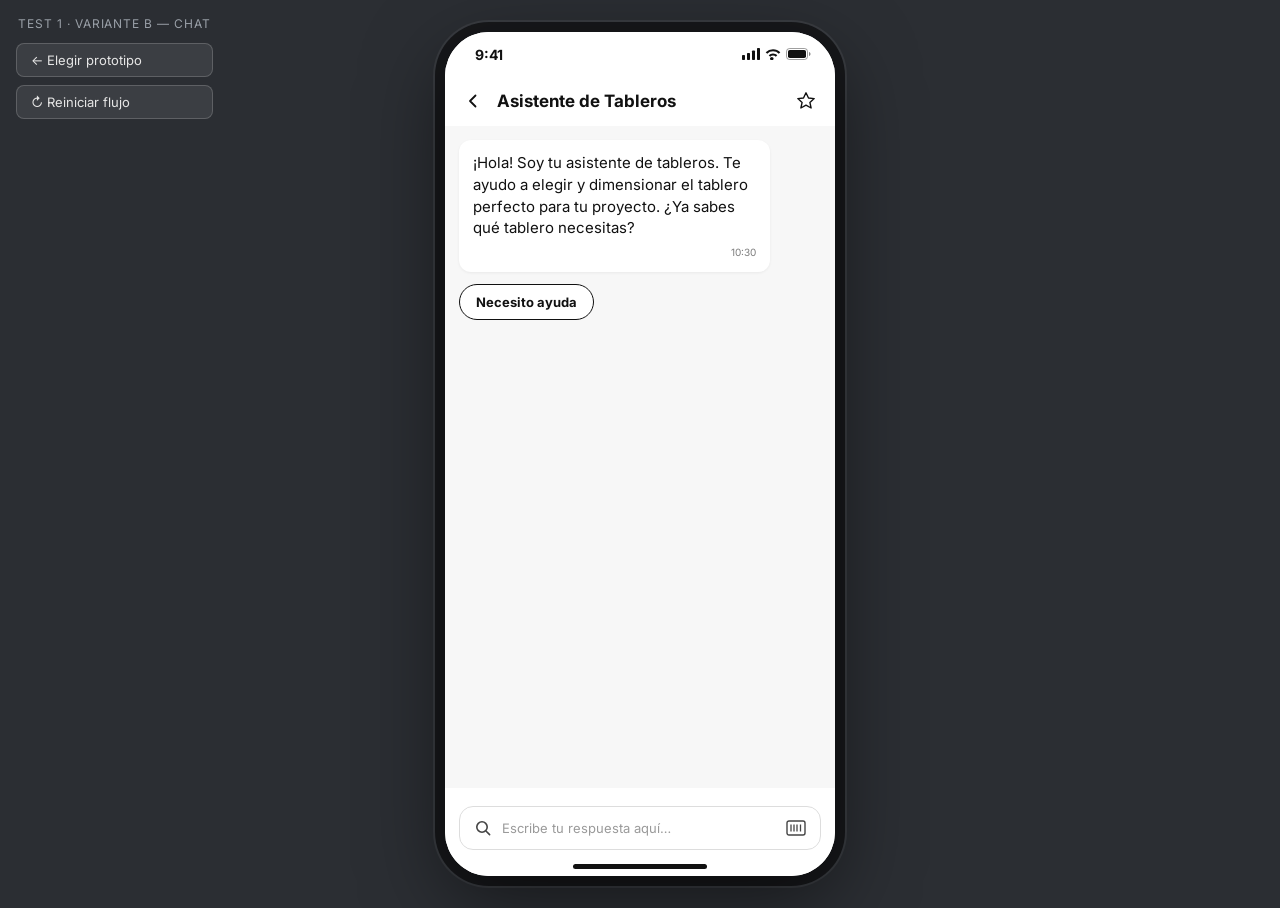
==== ab1-chat.html @ ba65d4d8 "Initial commit: LEPTON A/B test prototypes for Maze Co-authored-by: Cursor <cursoragent@cursor.com>" ====
<!DOCTYPE html>
<html lang="es">
<head>
  <meta charset="UTF-8" />
  <meta name="viewport" content="width=device-width, initial-scale=1.0" />
  <title>LEPTON · A/B Test 1 — Chat</title>
  <link rel="preconnect" href="https://fonts.googleapis.com" />
  <link rel="preconnect" href="https://fonts.gstatic.com" crossorigin />
  <link href="https://fonts.googleapis.com/css2?family=Inter:wght@400;500;600;700;800&display=swap" rel="stylesheet" />
  <link rel="stylesheet" href="css/tokens.css" />
  <link rel="stylesheet" href="css/shell.css" />
  <link rel="stylesheet" href="css/chat.css" />
  <link rel="stylesheet" href="css/components.css" />
  <link rel="stylesheet" href="css/sheets.css" />
</head>
<body>
  <div class="stage-side">
    <div class="variant-tag">Test 1 · Variante B — Chat</div>
    <a href="index.html">← Elegir prototipo</a>
    <button type="button" onclick="location.reload()">↻ Reiniciar flujo</button>
  </div>

  <div class="stage">
    <div class="phone">
      <div class="statusbar">
        <span>9:41</span>
        <span class="sb-icons">
          <svg width="18" height="12" viewBox="0 0 18 12" fill="none"><rect x="0" y="7" width="3" height="5" rx="0.8" fill="#111"/><rect x="5" y="5" width="3" height="7" rx="0.8" fill="#111"/><rect x="10" y="2.5" width="3" height="9.5" rx="0.8" fill="#111"/><rect x="15" y="0" width="3" height="12" rx="0.8" fill="#111"/></svg>
          <svg width="16" height="12" viewBox="0 0 16 12" fill="none"><path d="M8 9.6a1.7 1.7 0 100 2.4 1.7 1.7 0 000-2.4z" fill="#111"/><path d="M8 5.4c1.7 0 3.2.7 4.3 1.8l-1.5 1.5A4 4 0 008 7.5a4 4 0 00-2.8 1.2L3.7 7.2A6.1 6.1 0 018 5.4z" fill="#111"/><path d="M8 1.2c2.8 0 5.4 1.1 7.3 3l-1.5 1.5A8.3 8.3 0 008 3.3 8.3 8.3 0 002.2 5.7L.7 4.2a10.4 10.4 0 017.3-3z" fill="#111"/></svg>
          <svg width="25" height="12" viewBox="0 0 25 12" fill="none"><rect x="0.5" y="0.5" width="21" height="11" rx="3" stroke="#111" opacity="0.4"/><rect x="2" y="2" width="18" height="8" rx="1.8" fill="#111"/><path d="M23 4v4c0.9-0.3 1.5-1.1 1.5-2S23.9 4.3 23 4z" fill="#111" opacity="0.5"/></svg>
        </span>
      </div>

      <div class="chat-header">
        <button id="icBack" type="button" data-action="toast" data-value="Salir del asistente (demo)"></button>
        <span class="ch-title">Asistente de Tableros</span>
        <button id="icStar" type="button" data-action="toast" data-value="Guardado en favoritos"></button>
      </div>

      <div class="chat-body" id="chatBody"></div>

      <div class="chat-inputbar">
        <div class="inputbar-tip" id="inputHint"></div>
        <div class="input-pill">
          <button class="ib-ic" id="sendHit" type="button"></button>
          <input id="chatInput" placeholder="Escribe tu respuesta aquí…" autocomplete="off" />
          <span class="ib-ic" id="icScan"></span>
        </div>
      </div>

      <div class="toast" id="toast"></div>
      <div class="home-indicator"></div>
    </div>
  </div>

  <script src="js/core/catalog.js"></script>
  <script src="js/core/format.js"></script>
  <script src="js/ui/icons.js"></script>
  <script src="js/ui/chat.js"></script>
  <script src="js/ui/sheet.js"></script>
  <script src="js/ui/render.js"></script>
  <script src="js/ui/bootstrap.js"></script>
  <script src="js/flows/ab1-shared.js"></script>
  <script src="js/flows/ab1-chat.js"></script>
</body>
</html>
---- css/tokens.css ----
/* LEPTON · figma-cursor — design tokens (Figma / Homecenter) */
:root {
  --ink: #111111;
  --text-2: #5c5c5c;
  --text-3: #8a8a8a;
  --line: #dddddd;
  --line-soft: #ebebeb;
  --bg-soft: #f2f2f2;
  --bg-body: #f7f7f7;
  --bg-card: #ffffff;
  --bg-canvas: #2b2e33;
  --bubble-user: #2f2f2f;

  --blue: #0057b8;
  --blue-soft: #eaf2fb;
  --green: #1c8c4b;
  --green-soft: #e7f5ec;
  --red: #b82c2c;
  --red-soft: #f9ebeb;

  --r-pill: 100px;
  --r-btn: 4px;
  --r-card: 12px;
  --r-input: 10px;
  --r-sheet: 24px;

  --fs-hero: 24px;
  --fs-h2: 18px;
  --fs-body: 15px;
  --fs-sm: 13px;
  --fs-xs: 12px;
  --fs-2xs: 11px;
  --fs-3xs: 10px;

  --font: 'Inter', -apple-system, sans-serif;
  --phone-w: 390px;
  --phone-h: 844px;
}
* { box-sizing: border-box; margin: 0; padding: 0; }
html, body { height: 100%; }
body { font-family: var(--font); color: var(--ink); background: var(--bg-canvas); }
button { font-family: var(--font); cursor: pointer; border: none; background: none; color: inherit; }
input, textarea { font-family: var(--font); color: var(--ink); }
img { max-width: 100%; }
---- css/shell.css ----
/* Stage + phone frame + launcher */
.stage {
  min-height: 100vh;
  min-height: 100dvh;
  display: flex;
  align-items: center;
  justify-content: center;
  padding: 32px 16px;
}
.phone {
  position: relative;
  width: var(--phone-w);
  height: var(--phone-h);
  max-height: calc(100dvh - 40px);
  background: #fff;
  border-radius: 44px;
  box-shadow: 0 24px 80px rgba(0,0,0,.5), 0 0 0 10px #17181b, 0 0 0 12px #3a3d42;
  overflow: hidden;
  display: flex;
  flex-direction: column;
}
.statusbar {
  flex: 0 0 auto;
  height: 44px;
  display: flex;
  align-items: center;
  justify-content: space-between;
  padding: 0 24px 0 30px;
  font-size: 14px;
  font-weight: 700;
  background: #fff;
  position: relative;
  z-index: 30;
}
.sb-icons { display: flex; gap: 5px; align-items: center; }
.home-indicator {
  position: absolute;
  bottom: 7px; left: 50%;
  transform: translateX(-50%);
  width: 134px; height: 5px;
  border-radius: 3px;
  background: #111;
  z-index: 60;
  pointer-events: none;
}

/* Variant label + controls outside phone */
.stage-side {
  position: fixed;
  top: 16px; left: 16px;
  z-index: 100;
  display: flex;
  flex-direction: column;
  gap: 8px;
}
.stage-side a, .stage-side button {
  display: inline-block;
  background: rgba(255,255,255,.08);
  color: #e6e6e6;
  border: 1px solid rgba(255,255,255,.18);
  border-radius: 8px;
  padding: 8px 14px;
  font-size: 13px;
  text-decoration: none;
  text-align: left;
}
.stage-side a:hover, .stage-side button:hover { background: rgba(255,255,255,.16); }
.variant-tag {
  color: #9aa0a8;
  font-size: 12px;
  letter-spacing: .08em;
  text-transform: uppercase;
  padding: 0 2px 4px;
}

/* Launcher (index) */
.launcher {
  min-height: 100vh;
  display: flex;
  flex-direction: column;
  align-items: center;
  justify-content: center;
  gap: 40px;
  padding: 40px 20px;
  color: #fff;
}
.launcher h1 { font-size: 26px; font-weight: 800; }
.launcher p.sub { color: #9aa0a8; font-size: 14px; max-width: 520px; text-align: center; line-height: 1.5; }
.launch-cards { display: flex; gap: 24px; flex-wrap: wrap; justify-content: center; }
.launch-card {
  width: 300px;
  background: rgba(255,255,255,.05);
  border: 1px solid rgba(255,255,255,.14);
  border-radius: 16px;
  padding: 26px 24px;
  color: #fff;
  text-decoration: none;
  transition: transform .15s ease, background .15s ease;
}
.launch-card:hover { transform: translateY(-3px); background: rgba(255,255,255,.1); }
.launch-card .lc-tag {
  display: inline-block;
  font-size: 11px;
  letter-spacing: .1em;
  text-transform: uppercase;
  background: #fff; color: #111;
  border-radius: 100px;
  padding: 4px 12px;
  font-weight: 700;
  margin-bottom: 14px;
}
.launch-card h2 { font-size: 18px; margin-bottom: 8px; }
.launch-card p { color: #b9bec6; font-size: 13px; line-height: 1.5; }

/* ===== Responsive: móvil real (Maze) =====
   En pantallas táctiles pequeñas la app llena el viewport:
   sin bisel, sin statusbar simulada, sin controles laterales. */
@media (max-width: 560px) {
  .stage { padding: 0; align-items: stretch; }
  .phone {
    width: 100vw;
    height: 100dvh;
    max-height: none;
    border-radius: 0;
    box-shadow: none;
  }
  .stage-side { display: none; }
}
/* Desktop con ventana baja: el teléfono se encoge en alto (max-height ya lo cubre),
   solo aplanamos el radio para que no se corte el contenido superior */
@media (min-width: 561px) and (max-height: 720px) {
  .stage { padding: 12px 16px; }
  .phone { border-radius: 24px; }
}
@media (max-width: 560px) {
  .statusbar { display: none; }
  .home-indicator { display: none; }
  .chat-inputbar { padding-bottom: max(14px, env(safe-area-inset-bottom)); }
  .chat-header { padding-top: max(14px, env(safe-area-inset-top)); }
  .launcher { gap: 24px; padding: 24px 16px; }
  .launch-card { width: 100%; max-width: 340px; }
}

/* Toast */
.toast {
  position: absolute;
  left: 50%; bottom: 110px;
  transform: translateX(-50%) translateY(8px);
  background: #111; color: #fff;
  font-size: 13px;
  padding: 10px 18px;
  border-radius: 100px;
  opacity: 0;
  pointer-events: none;
  transition: opacity .25s ease, transform .25s ease;
  z-index: 90;
  white-space: nowrap;
}
.toast.is-on { opacity: 1; transform: translateX(-50%) translateY(0); }
---- css/chat.css ----
/* Chat layout: header, scroll body, bubbles, chips, input bar */
.chat-header {
  flex: 0 0 auto;
  display: flex;
  align-items: center;
  gap: 14px;
  padding: 14px 18px;
  background: #fff;
  position: relative;
  z-index: 20;
}
.chat-header .ch-title { font-size: 17px; font-weight: 700; flex: 1; }
.chat-header button { display: flex; align-items: center; }

.chat-body {
  flex: 1 1 auto;
  overflow-y: auto;
  background: var(--bg-body);
  padding: 14px 14px 20px;
  display: flex;
  flex-direction: column;
  gap: 12px;
  scroll-behavior: smooth;
}
.chat-body::-webkit-scrollbar { width: 0; }

/* Bubbles */
.msg { max-width: 86%; animation: msg-in .25s ease; }
@keyframes msg-in { from { opacity: 0; transform: translateY(8px); } to { opacity: 1; transform: none; } }
.msg-bot { align-self: flex-start; }
.msg-user { align-self: flex-end; }
.msg .bubble {
  border-radius: 12px;
  padding: 12px 14px;
  font-size: var(--fs-body);
  line-height: 1.45;
}
.msg-bot .bubble { background: #fff; box-shadow: 0 1px 3px rgba(0,0,0,.06); }
.msg-user .bubble { background: var(--bubble-user); color: #fff; }
.msg .stamp {
  display: block;
  text-align: right;
  font-size: var(--fs-3xs);
  margin-top: 6px;
  opacity: .55;
}
.bubble p + p { margin-top: 10px; }
.bubble ul { margin: 8px 0 8px 18px; }
.bubble li + li { margin-top: 4px; }
.bubble .b { font-weight: 700; }

/* Wide bot message that carries a card (full width) */
.msg-wide { max-width: 100%; align-self: stretch; }

/* Typing indicator */
.typing {
  align-self: flex-start;
  background: #fff;
  border-radius: 12px;
  padding: 14px 16px;
  box-shadow: 0 1px 3px rgba(0,0,0,.06);
  display: flex; gap: 5px;
}
.typing i {
  width: 7px; height: 7px; border-radius: 50%;
  background: #b9b9b9;
  animation: blink 1.2s infinite;
}
.typing i:nth-child(2) { animation-delay: .2s; }
.typing i:nth-child(3) { animation-delay: .4s; }
@keyframes blink { 0%, 70%, 100% { opacity: .3; } 35% { opacity: 1; } }

/* Chips (respuestas rápidas) */
.chips-block { display: flex; flex-direction: column; gap: 8px; align-self: stretch; }
.chips-eyebrow {
  font-size: var(--fs-3xs);
  font-weight: 700;
  letter-spacing: .1em;
  text-transform: uppercase;
  color: var(--text-2);
}
.chips-row { display: flex; flex-wrap: wrap; gap: 8px; }
.chip {
  display: inline-flex;
  align-items: center;
  gap: 8px;
  background: #fff;
  border: 1px solid var(--line);
  border-radius: var(--r-pill);
  padding: 9px 16px;
  font-size: var(--fs-sm);
  font-weight: 500;
  color: var(--ink);
  transition: border-color .12s ease;
}
.chip:hover { border-color: var(--ink); }
.chip.is-primary { border: 1.5px solid var(--ink); font-weight: 700; }
.chip.is-selected { background: var(--ink); color: #fff; border-color: var(--ink); }
.chip.is-disabled { color: var(--text-3); text-decoration: line-through; pointer-events: none; }
.chip .swatch { width: 18px; height: 18px; border-radius: 50%; border: 1px solid rgba(0,0,0,.15); }
.chips-block.is-done .chip:not(.is-selected) { opacity: .45; pointer-events: none; }
.chips-block.is-done .chip { pointer-events: none; }

/* Path cards (bienvenida B) */
.path-card {
  background: #fff;
  border: 1px solid var(--line);
  border-radius: var(--r-card);
  padding: 14px 16px;
  text-align: left;
  width: 100%;
}
.path-card.is-primary { border: 1.5px solid var(--ink); }
.path-card h4 { font-size: 15px; font-weight: 700; margin-bottom: 3px; }
.path-card p { font-size: var(--fs-sm); color: var(--text-2); }

/* Input bar */
.chat-inputbar {
  flex: 0 0 auto;
  background: #fff;
  padding: 10px 14px 26px;
  position: relative;
  z-index: 20;
}
.inputbar-hint {
  text-align: center;
  font-size: var(--fs-2xs);
  color: var(--text-2);
  padding-top: 8px;
}
.inputbar-tip {
  font-size: var(--fs-2xs);
  color: var(--text-2);
  padding: 0 4px 8px;
}
.input-pill {
  display: flex;
  align-items: center;
  gap: 10px;
  border: 1px solid var(--line);
  border-radius: 14px;
  padding: 12px 14px;
  background: #fff;
}
.input-pill input {
  flex: 1;
  border: none;
  outline: none;
  font-size: var(--fs-sm);
  background: transparent;
}
.input-pill input::placeholder { color: #9a9a9a; }
.input-pill .ib-ic { display: flex; align-items: center; color: #444; }
---- css/components.css ----
/* Shared cards & molecules used by both variants */

.btn {
  display: flex;
  align-items: center;
  justify-content: center;
  gap: 8px;
  height: 48px;
  border-radius: var(--r-btn);
  font-size: 15px;
  font-weight: 700;
  padding: 0 22px;
  width: 100%;
  transition: opacity .12s ease;
}
.btn-primary { background: var(--ink); color: #fff; }
.btn-secondary { background: #fff; color: var(--ink); border: 1.5px solid var(--ink); }
.btn-ghost { background: var(--bg-soft); color: var(--ink); }
.btn.is-disabled { background: #d9d9d9; color: #8f8f8f; pointer-events: none; }
.btn-row { display: flex; gap: 10px; }
.btn-row .btn { flex: 1; }

/* Spec table (Color / Marca / Material / Espesor / Dimensiones) */
.spec-table {
  border: 1px solid var(--line-soft);
  border-radius: 10px;
  padding: 4px 14px;
  background: #fff;
}
.spec-row {
  display: flex;
  justify-content: space-between;
  gap: 12px;
  padding: 9px 0;
  font-size: var(--fs-sm);
  border-bottom: 1px solid var(--line-soft);
}
.spec-row:last-child { border-bottom: none; }
.spec-row .k { color: var(--text-2); }
.spec-row .v { font-weight: 700; text-align: right; }

/* Dark spec card (selection echo, user side — variante B) */
.spec-dark {
  background: #1d1d1f;
  color: #fff;
  border-radius: 14px;
  padding: 14px;
}
.spec-dark .sd-title { font-size: var(--fs-sm); font-weight: 700; margin-bottom: 10px; }
.spec-dark .spec-inner { background: #2b2b2e; border-radius: 10px; padding: 4px 12px; }
.spec-dark .spec-row { border-color: rgba(255,255,255,.1); }
.spec-dark .spec-row .k { color: #b9b9b9; }

/* Card resumen tablero (bot, con ilustración) */
.board-card {
  background: #fff;
  border: 1px solid var(--line-soft);
  border-radius: var(--r-card);
  padding: 12px;
  display: flex;
  gap: 12px;
  align-items: center;
}
.board-card .bc-fig {
  flex: 0 0 74px;
  height: 96px;
  display: flex; align-items: center; justify-content: center;
  border: 1px solid var(--line-soft);
  border-radius: 8px;
}
.board-card .spec-table { border: none; padding: 0 2px; flex: 1; }

/* Product card (tableros / tapacantos) */
.prod-card {
  background: #fff;
  border: 1px solid var(--line-soft);
  border-radius: var(--r-card);
  overflow: hidden;
  display: flex;
  flex-direction: column;
}
.prod-card.is-selected { border: 1.5px solid var(--ink); }
.prod-card .pc-img {
  height: 130px;
  background: var(--bg-soft);
  display: flex; align-items: center; justify-content: center;
  color: #b5b5b5;
}
.prod-card .pc-body { padding: 12px 14px 14px; display: flex; flex-direction: column; gap: 6px; }
.prod-card .pc-name { font-size: 14px; font-weight: 700; }
.prod-card .pc-brand { font-size: var(--fs-xs); color: var(--text-2); }
.pc-pricing { display: flex; align-items: center; gap: 8px; flex-wrap: wrap; }
.pc-off {
  background: var(--bg-soft);
  border-radius: 4px;
  font-size: var(--fs-3xs);
  font-weight: 700;
  padding: 2px 6px;
}
.pc-tagline { font-size: var(--fs-3xs); color: var(--text-2); font-weight: 600; }
.pc-price { font-size: 17px; font-weight: 800; }
.pc-old { font-size: var(--fs-xs); color: var(--text-3); text-decoration: line-through; }
.pc-cta {
  border: 1px solid var(--line);
  border-radius: var(--r-btn);
  height: 40px;
  font-size: 14px;
  font-weight: 600;
  margin-top: 4px;
}
.pc-cta:hover { border-color: var(--ink); }
.pc-link {
  font-size: var(--fs-xs);
  text-decoration: underline;
  text-align: center;
  padding: 8px 0 2px;
  color: var(--ink);
}

/* Horizontal carrusel */
.carousel {
  display: flex;
  gap: 12px;
  overflow-x: auto;
  scroll-snap-type: x mandatory;
  margin: 0 -14px;
  padding: 2px 14px 6px;
}
.carousel::-webkit-scrollbar { height: 0; }
.carousel > * { flex: 0 0 250px; scroll-snap-align: start; }
.stacked { display: flex; flex-direction: column; gap: 12px; }
.stacked .prod-card { flex-direction: row; }
.stacked .prod-card .pc-img { flex: 0 0 116px; height: auto; }
.stacked .prod-card .pc-body { flex: 1; }

/* Reco header (puzzle + texto) */
.reco-head { display: flex; align-items: center; gap: 8px; font-size: 14px; font-weight: 700; }
.reco-sub { font-size: var(--fs-xs); color: var(--text-3); }

/* Feedback thumbs */
.feedback-row {
  display: flex;
  align-items: center;
  gap: 12px;
  color: var(--text-2);
  font-size: var(--fs-xs);
  font-style: italic;
  padding: 2px 2px;
}
.feedback-row button { display: flex; color: var(--text-2); }
.feedback-row button.is-on { color: var(--ink); }

/* Tapacanto seleccionado inline */
.edge-card {
  display: flex;
  gap: 12px;
  align-items: center;
  background: #fff;
  border: 1px solid var(--line-soft);
  border-radius: var(--r-card);
  padding: 12px;
}
.edge-card .ec-img {
  flex: 0 0 52px; height: 52px;
  border-radius: 8px;
  background: var(--bg-soft);
  display: flex; align-items: center; justify-content: center;
  color: #b5b5b5;
}
.edge-card .ec-name { font-size: 14px; font-weight: 700; }
.edge-card .ec-sub { font-size: var(--fs-xs); color: var(--text-2); margin: 2px 0; }
.edge-card .ec-price { font-size: 14px; font-weight: 800; }
.badge-match {
  display: inline-flex;
  align-items: center;
  gap: 4px;
  background: var(--bg-soft);
  border-radius: 4px;
  font-size: var(--fs-3xs);
  font-weight: 700;
  padding: 3px 7px;
  white-space: nowrap;
}
.badge-blue {
  display: inline-block;
  border: 1px solid var(--blue);
  color: var(--blue);
  background: var(--blue-soft);
  border-radius: 100px;
  font-size: var(--fs-2xs);
  font-weight: 700;
  padding: 3px 10px;
}
.badge-gray {
  display: inline-block;
  background: var(--bg-soft);
  color: var(--text-2);
  border-radius: 100px;
  font-size: var(--fs-2xs);
  font-weight: 600;
  padding: 3px 10px;
  white-space: nowrap;
}

/* Resumen de materiales */
.materials-card {
  background: #fff;
  border: 1px solid var(--line-soft);
  border-radius: var(--r-card);
  padding: 16px;
  display: flex;
  flex-direction: column;
  gap: 8px;
}
.materials-card .mc-head { display: flex; align-items: center; justify-content: space-between; gap: 8px; }
.materials-card h4 { font-size: 16px; font-weight: 800; }
.materials-card .mc-sub { font-size: var(--fs-xs); color: var(--text-2); }
.mc-row {
  display: flex;
  justify-content: space-between;
  gap: 10px;
  font-size: var(--fs-sm);
  font-weight: 700;
}
.mc-row .qty { font-weight: 800; }
.mc-row.is-warn { color: var(--ink); }
.mc-row.is-warn .qty { color: var(--red); }
.mc-note {
  background: var(--bg-soft);
  border-radius: 8px;
  font-size: var(--fs-xs);
  color: var(--text-2);
  padding: 10px 12px;
  line-height: 1.45;
}
.kv-line { display: flex; gap: 6px; font-size: var(--fs-sm); }
.kv-line .k { color: var(--ink); font-weight: 600; }
.kv-line .v { font-weight: 800; }
.kv-line .v.green { color: var(--green); }

/* Cutplan viewer */
.cutplan-box {
  border: 1px solid var(--line);
  border-radius: 8px;
  padding: 10px;
  background: #fff;
}
.cutplan-box svg { display: block; width: 100%; height: auto; }
.board-nav {
  display: flex;
  align-items: center;
  justify-content: space-between;
  padding: 4px 0 8px;
}
.board-nav .bn-title { font-size: 15px; font-weight: 800; }
.board-nav .bn-arrows { display: flex; gap: 8px; }
.board-nav .bn-arrows button {
  width: 34px; height: 34px;
  border: 1px solid var(--line);
  border-radius: 8px;
  display: flex; align-items: center; justify-content: center;
  font-size: 15px;
  font-weight: 700;
}
.board-nav .bn-arrows button:disabled { opacity: .35; pointer-events: none; }

/* Piece card (embebida en chat — variante B) */
.pieces-wrap {
  background: var(--bg-soft);
  border-radius: 16px;
  padding: 14px;
  display: flex;
  flex-direction: column;
  gap: 12px;
}
.piece-card {
  background: #fff;
  border-radius: 14px;
  padding: 16px;
  box-shadow: 0 1px 4px rgba(0,0,0,.05);
}
.piece-card .pcd-eyebrow {
  font-size: var(--fs-3xs);
  font-weight: 700;
  letter-spacing: .08em;
  color: var(--text-2);
  text-transform: uppercase;
}
.piece-card .pcd-top {
  display: flex;
  justify-content: space-between;
  align-items: center;
  gap: 10px;
  margin-bottom: 2px;
}
.piece-card .pcd-del {
  display: inline-flex;
  align-items: center;
  gap: 5px;
  font-size: var(--fs-sm);
  font-weight: 600;
  color: var(--text-2);
  white-space: nowrap;
}
.piece-card .pcd-del.is-disabled {
  opacity: .35;
  pointer-events: none;
  cursor: default;
}
.piece-card h4 { font-size: 15px; font-weight: 700; margin: 4px 0 12px; }
.pcd-grid { display: flex; gap: 12px; }
.pcd-grid .field { flex: 1; }
.field label { display: block; font-size: var(--fs-2xs); color: var(--text-2); margin-bottom: 5px; }
.field input {
  width: 100%;
  height: 44px;
  border: 1px solid var(--line);
  border-radius: var(--r-btn);
  background: var(--bg-soft);
  font-size: 15px;
  font-weight: 600;
  padding: 0 12px;
  outline: none;
}
.field input:focus { border-color: var(--ink); background: #fff; }
.pcd-qty {
  display: flex;
  align-items: center;
  justify-content: space-between;
  margin-top: 12px;
  font-size: var(--fs-sm);
  font-weight: 600;
}
.stepper {
  display: flex;
  align-items: center;
  gap: 4px;
  background: var(--bg-soft);
  border-radius: 100px;
  padding: 4px;
}
.stepper button {
  width: 30px; height: 30px;
  border-radius: 50%;
  background: #fff;
  font-size: 16px;
  font-weight: 700;
  display: flex; align-items: center; justify-content: center;
  box-shadow: 0 1px 2px rgba(0,0,0,.08);
}
.stepper .stv { min-width: 26px; text-align: center; font-weight: 700; font-size: 14px; }
.pcd-edge {
  display: flex;
  align-items: center;
  justify-content: space-between;
  gap: 10px;
  background: var(--bg-soft);
  border-radius: 10px;
  padding: 10px 12px;
  margin-top: 12px;
}
.pcd-edge .pe-name { font-size: var(--fs-sm); font-weight: 700; }
.pcd-edge .pe-sub { font-size: var(--fs-2xs); color: var(--text-2); }
.pcd-edge .pe-btn {
  border: 1px solid var(--ink);
  border-radius: var(--r-btn);
  font-size: var(--fs-xs);
  font-weight: 600;
  padding: 7px 12px;
  background: #fff;
  white-space: nowrap;
}
.pcd-del { color: var(--text-2); display: flex; }
.dots { display: flex; gap: 6px; justify-content: center; padding: 4px 0 2px; }
.dots i { width: 7px; height: 7px; border-radius: 50%; background: #c9c9c9; }
.dots i.is-on { background: var(--ink); }
.pieces-carousel {
  display: flex;
  gap: 12px;
  overflow-x: auto;
  scroll-snap-type: x mandatory;
  margin: 0 -14px;
  padding: 0 14px 4px;
  -webkit-overflow-scrolling: touch;
}
.pieces-carousel::-webkit-scrollbar { height: 0; }
.pieces-carousel .piece-card { flex: 0 0 92%; scroll-snap-align: center; }
.pieces-carousel.is-single {
  overflow-x: hidden;
  margin: 0;
  padding: 0 0 4px;
  scroll-snap-type: none;
}
.pieces-carousel.is-single .piece-card {
  flex: 0 0 100%;
  scroll-snap-align: none;
}
.pieces-wrap.is-done { opacity: .72; pointer-events: none; }
.pieces-wrap .pieces-actions {
  display: flex;
  flex-direction: column;
  gap: 10px;
  margin-top: 4px;
}
.pieces-wrap .pieces-actions .add-piece,
.pieces-wrap .pieces-actions .btn { width: 100%; }
.pieces-stack { display: flex; flex-direction: column; gap: 12px; }
.piece-card .btn { margin-top: 14px; }

/* Summary totals */
.total-row {
  display: flex;
  justify-content: space-between;
  align-items: baseline;
  gap: 10px;
}
.total-row .tl { font-size: 15px; font-weight: 700; }
.total-row .tv { font-size: 20px; font-weight: 800; white-space: nowrap; }
.sum-breakdown { font-size: var(--fs-xs); color: var(--text-2); }

/* Cierre de tarea (tests Maze) */
.task-done {
  align-self: center;
  background: var(--green-soft);
  border: 1px solid rgba(28,140,75,.35);
  color: var(--green);
  border-radius: 100px;
  font-size: var(--fs-sm);
  font-weight: 700;
  padding: 9px 20px;
  margin-top: 4px;
}

/* Cart bar (post agregar) */
.cart-line {
  display: flex;
  align-items: center;
  gap: 10px;
  background: var(--green-soft);
  border: 1px solid rgba(28,140,75,.35);
  color: var(--green);
  border-radius: 10px;
  font-size: var(--fs-sm);
  font-weight: 700;
  padding: 10px 14px;
}
---- css/sheets.css ----
/* Bottom sheets & full sheets (variante A + sheets compartidos) */
.sheet-backdrop {
  position: absolute;
  inset: 0;
  background: rgba(20,20,20,.45);
  opacity: 0;
  transition: opacity .22s ease;
  z-index: 40;
}
.sheet-backdrop.is-on { opacity: 1; }
.sheet {
  position: absolute;
  left: 0; right: 0; bottom: 0;
  background: #fff;
  border-radius: var(--r-sheet) var(--r-sheet) 0 0;
  z-index: 50;
  transform: translateY(103%);
  transition: transform .3s cubic-bezier(.3,.9,.35,1);
  display: flex;
  flex-direction: column;
  max-height: 94%;
}
.sheet.is-on { transform: translateY(0); }
.sheet.sheet-tall { height: 94%; }
.sheet-handle {
  flex: 0 0 auto;
  display: flex;
  justify-content: center;
  padding: 10px 0 2px;
}
.sheet-handle i { width: 40px; height: 4px; border-radius: 3px; background: #d6d6d6; }
.sheet-scroll {
  flex: 1 1 auto;
  overflow-y: auto;
  padding: 10px 20px 20px;
  display: flex;
  flex-direction: column;
  gap: 16px;
}
.sheet-scroll::-webkit-scrollbar { width: 0; }
.sheet-head { display: flex; gap: 12px; align-items: flex-start; }
.sheet-head .sh-back { padding-top: 5px; display: flex; }
.sheet-title h3 { font-size: 22px; font-weight: 800; letter-spacing: -.01em; }
.sheet-title .sh-sub { font-size: var(--fs-sm); color: var(--text-2); margin-top: 3px; }
.sheet-title .sh-dims { font-size: var(--fs-sm); color: var(--text-2); margin-top: 2px; }

.sheet-footer {
  flex: 0 0 auto;
  border-top: 1px solid var(--line-soft);
  background: #fff;
  padding: 12px 20px 30px;
  display: flex;
  align-items: center;
  gap: 14px;
}
.sheet-footer .sf-price { flex: 1; }
.sheet-footer .sf-label { font-size: var(--fs-2xs); color: var(--text-2); }
.sheet-footer .sf-value { font-size: 21px; font-weight: 800; white-space: nowrap; }
.sheet-footer .btn { width: auto; padding: 0 26px; flex: 0 0 auto; }
.sheet-footer.sf-stack { flex-direction: column; align-items: stretch; gap: 10px; }
.sheet-footer.sf-stack .add-piece,
.sheet-footer.sf-stack .btn { width: 100%; flex: none; }
.sheet-footer.sf-row .btn { flex: 1; }
.sheet-footer .btn-row .btn { padding: 0 10px; font-size: 14px; white-space: nowrap; }

/* Preview del mueble / plano en sheet */
.preview-frame {
  border: 1.5px dashed var(--line);
  border-radius: var(--r-card);
  padding: 18px;
  display: flex;
  align-items: center;
  justify-content: center;
  min-height: 170px;
  background: #fff;
}
.preview-caption {
  text-align: center;
  font-size: var(--fs-sm);
  color: var(--text-2);
}

/* Config groups (COLOR / MATERIAL / ESPESOR / DIMENSIÓN) */
.cfg-group { display: flex; flex-direction: column; gap: 9px; }
.cfg-group .cfg-label {
  font-size: var(--fs-2xs);
  font-weight: 700;
  letter-spacing: .08em;
  text-transform: uppercase;
}

/* Form del proyecto (Cuéntame más) */
.form-q { display: flex; flex-direction: column; gap: 10px; }
.form-q .fq-label { font-size: 15px; font-weight: 700; }
.form-q .input-line {
  width: 100%;
  border: 1px solid var(--line);
  border-radius: var(--r-input);
  min-height: 46px;
  font-size: var(--fs-sm);
  padding: 12px;
  outline: none;
  resize: none;
  background: #fff;
}
.form-q .input-line:focus { border-color: var(--ink); }

/* Tabs Flexible / Rígido */
.seg-tabs { display: flex; gap: 10px; }
.seg-tabs .seg {
  flex: 1;
  height: 42px;
  border: 1px solid var(--line);
  border-radius: var(--r-btn);
  font-size: 14px;
  font-weight: 600;
}
.seg-tabs .seg.is-on { background: var(--ink); color: #fff; border-color: var(--ink); }
.tip-box {
  background: var(--bg-soft);
  border-radius: 10px;
  padding: 11px 13px;
  font-size: var(--fs-xs);
  color: var(--text-2);
  line-height: 1.45;
}
.sheet-count { font-size: var(--fs-xs); color: var(--text-3); }

/* Brand comparison */
.brand-card {
  border: 1px solid var(--line);
  border-radius: var(--r-card);
  padding: 14px 16px;
  background: #fff;
  display: flex;
  flex-direction: column;
  gap: 6px;
  text-align: left;
  width: 100%;
}
.brand-card.is-selected { border: 1.5px solid var(--ink); }
.brand-card .bk-top { display: flex; justify-content: space-between; align-items: center; gap: 10px; }
.brand-card .bk-name { font-size: 17px; font-weight: 800; }
.brand-card .bk-sub { font-size: var(--fs-sm); color: var(--text-2); }
.brand-card .bk-bottom { display: flex; justify-content: space-between; align-items: baseline; gap: 10px; }
.brand-card .bk-price { font-size: 19px; font-weight: 800; }
.brand-card .bk-note { font-size: var(--fs-xs); color: var(--text-2); }
.alt-label { font-size: var(--fs-sm); font-weight: 700; color: var(--text-2); }

/* Corte cards dentro del sheet de piezas (variante A) */
.cut-card {
  border: 1px solid var(--line);
  border-radius: var(--r-card);
  padding: 14px 16px;
  background: #fff;
  display: flex;
  flex-direction: column;
  gap: 12px;
}
.cut-card .ck-head { display: flex; justify-content: space-between; align-items: center; }
.cut-card .ck-head h4 { font-size: 16px; font-weight: 800; }
.cut-card .ck-del {
  display: inline-flex;
  align-items: center;
  gap: 6px;
  font-size: var(--fs-sm);
  font-weight: 600;
  color: var(--text-2);
}
.cut-card .ck-del.is-disabled {
  opacity: .35;
  pointer-events: none;
  cursor: default;
}
.cut-card .ck-grid { display: flex; gap: 10px; }
.cut-card .ck-grid .field { flex: 1.2; }
.cut-card .ck-grid .field.qty { flex: .7; }
.cut-card .field label {
  display: block;
  font-size: var(--fs-2xs);
  color: var(--text-2);
  margin-bottom: 5px;
}
.cut-card .field input {
  width: 100%;
  height: 44px;
  border: 1px solid var(--line);
  border-radius: var(--r-btn);
  background: var(--bg-soft);
  font-size: 15px;
  font-weight: 600;
  padding: 0 12px;
  outline: none;
}
.cut-card .field input:focus { border-color: var(--ink); background: #fff; }
.cut-edge-row {
  display: flex;
  align-items: center;
  gap: 12px;
  background: var(--bg-soft);
  border-radius: 10px;
  padding: 10px 12px;
}
.cut-edge-row .cer-fig { flex: 0 0 40px; display: flex; }
.cut-edge-row .cer-main { flex: 1; }
.cut-edge-row .cer-title { font-size: var(--fs-sm); font-weight: 700; }
.cut-edge-row .cer-sub { font-size: var(--fs-2xs); color: var(--text-2); }
.cut-edge-row .cer-link { display: flex; color: var(--ink); }
.add-piece {
  border: 1.5px dashed var(--line);
  border-radius: var(--r-btn);
  height: 46px;
  font-size: 14px;
  font-weight: 600;
  display: flex;
  align-items: center;
  justify-content: center;
  gap: 8px;
  background: #fff;
}
.add-piece:hover { border-color: var(--ink); }

/* Side selection rows (bordes) */
.sides-list {
  border: 1px solid var(--line);
  border-radius: var(--r-card);
  background: #fff;
  overflow: hidden;
}
.side-row {
  display: flex;
  align-items: center;
  gap: 12px;
  padding: 13px 16px;
  border-bottom: 1px solid var(--line-soft);
  width: 100%;
  text-align: left;
}
.side-row:last-child { border-bottom: none; }
.side-row .sr-fig { flex: 0 0 26px; display: flex; }
.side-row .sr-name { flex: 1; font-size: 14px; font-weight: 700; }
.side-row .sr-dim { font-size: var(--fs-sm); color: var(--text-2); }
.side-row .sr-check { flex: 0 0 22px; display: flex; justify-content: flex-end; color: var(--ink); }
.checkbox {
  width: 20px; height: 20px;
  border: 1.5px solid var(--ink);
  border-radius: 4px;
  display: inline-flex;
  align-items: center;
  justify-content: center;
  background: #fff;
  color: #fff;
  flex: 0 0 auto;
}
.checkbox.is-on { background: var(--ink); }
.sheet-pill-note {
  align-self: center;
  background: var(--bg-soft);
  border-radius: 100px;
  font-size: var(--fs-sm);
  font-weight: 700;
  padding: 8px 18px;
}
.sheet-change-line {
  text-align: center;
  font-size: var(--fs-sm);
  color: var(--text-2);
}
.sheet-change-line a { color: var(--ink); font-weight: 600; }

/* Legal sheet */
.legal-icon {
  align-self: center;
  width: 56px; height: 56px;
  border: 1.5px solid var(--ink);
  border-radius: 50%;
  display: flex; align-items: center; justify-content: center;
}
.legal-title { text-align: center; font-size: 21px; font-weight: 800; }
.legal-sub { text-align: center; font-size: var(--fs-sm); color: var(--text-2); }
.legal-item { display: flex; gap: 10px; font-size: var(--fs-sm); line-height: 1.5; }
.legal-item .b { font-weight: 700; }
.terms-check {
  display: flex;
  gap: 12px;
  align-items: flex-start;
  font-size: var(--fs-sm);
  font-weight: 700;
  line-height: 1.45;
  text-align: left;
  width: 100%;
}
.terms-check .checkbox { margin-top: 2px; }
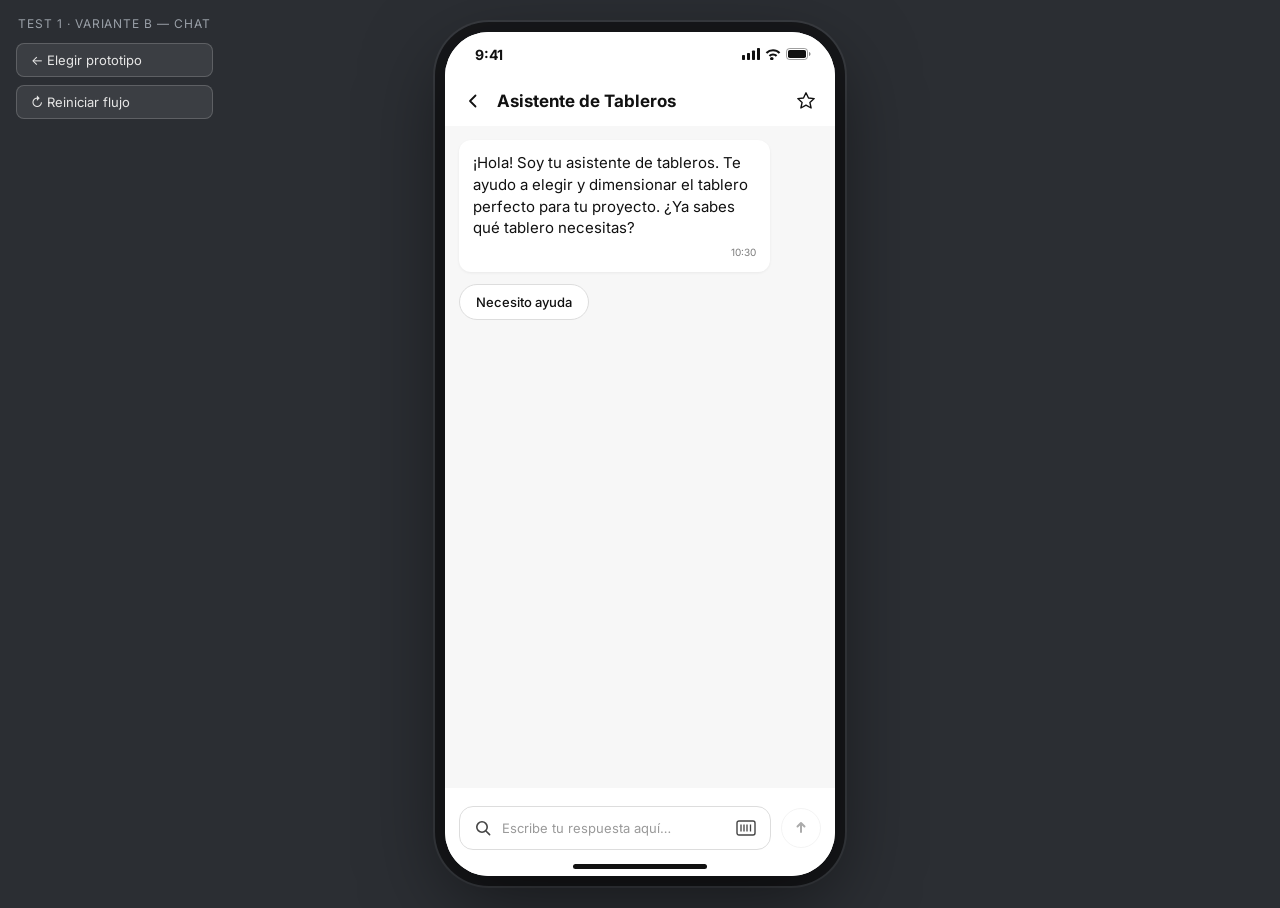
==== commit bf7db879: "Unify chat UX across A/B tests: send button, guided input, and chip states. Co-authored-by: Cursor <" ====
--- a/ab1-chat.html
+++ b/ab1-chat.html
@@ -41,10 +41,13 @@
 
       <div class="chat-inputbar">
         <div class="inputbar-tip" id="inputHint"></div>
-        <div class="input-pill">
-          <button class="ib-ic" id="sendHit" type="button"></button>
-          <input id="chatInput" placeholder="Escribe tu respuesta aquí…" autocomplete="off" />
-          <span class="ib-ic" id="icScan"></span>
+        <div class="inputbar-row">
+          <div class="input-pill">
+            <button class="ib-ic" id="sendHit" type="button" aria-label="Buscar"></button>
+            <input id="chatInput" placeholder="Escribe tu respuesta aquí…" autocomplete="off" enterkeyhint="send" />
+            <span class="ib-ic" id="icScan"></span>
+          </div>
+          <button class="send-btn" id="sendBtn" type="button" aria-label="Enviar mensaje" disabled></button>
         </div>
       </div>
 
@@ -60,6 +63,7 @@
   <script src="js/ui/sheet.js"></script>
   <script src="js/ui/render.js"></script>
   <script src="js/ui/bootstrap.js"></script>
+  <script src="js/flows/guided.js"></script>
   <script src="js/flows/ab1-shared.js"></script>
   <script src="js/flows/ab1-chat.js"></script>
 </body>
--- a/css/shell.css
+++ b/css/shell.css
@@ -148,12 +148,15 @@
   transform: translateX(-50%) translateY(8px);
   background: #111; color: #fff;
   font-size: 13px;
-  padding: 10px 18px;
-  border-radius: 100px;
+  line-height: 1.35;
+  padding: 10px 16px;
+  border-radius: 12px;
   opacity: 0;
   pointer-events: none;
   transition: opacity .25s ease, transform .25s ease;
   z-index: 90;
-  white-space: nowrap;
+  max-width: min(280px, calc(100% - 32px));
+  text-align: center;
+  white-space: normal;
 }
 .toast.is-on { opacity: 1; transform: translateX(-50%) translateY(0); }
--- a/css/chat.css
+++ b/css/chat.css
@@ -94,8 +94,16 @@
   transition: border-color .12s ease;
 }
 .chip:hover { border-color: var(--ink); }
-.chip.is-primary { border: 1.5px solid var(--ink); font-weight: 700; }
-.chip.is-selected { background: var(--ink); color: #fff; border-color: var(--ink); }
+.chip.is-selected,
+.chip:active {
+  background: var(--ink);
+  color: #fff;
+  border-color: var(--ink);
+}
+.chip:focus-visible {
+  outline: 2px solid var(--ink);
+  outline-offset: 2px;
+}
 .chip.is-disabled { color: var(--text-3); text-decoration: line-through; pointer-events: none; }
 .chip .swatch { width: 18px; height: 18px; border-radius: 50%; border: 1px solid rgba(0,0,0,.15); }
 .chips-block.is-done .chip:not(.is-selected) { opacity: .45; pointer-events: none; }
@@ -132,8 +140,16 @@
   font-size: var(--fs-2xs);
   color: var(--text-2);
   padding: 0 4px 8px;
+  line-height: 1.35;
+}
+.inputbar-row {
+  display: flex;
+  align-items: center;
+  gap: 10px;
 }
 .input-pill {
+  flex: 1;
+  min-width: 0;
   display: flex;
   align-items: center;
   gap: 10px;
@@ -141,6 +157,36 @@
   border-radius: 14px;
   padding: 12px 14px;
   background: #fff;
+}
+.send-btn {
+  flex-shrink: 0;
+  width: 40px;
+  height: 40px;
+  border: 1px solid var(--line);
+  border-radius: 50%;
+  background: #fff;
+  color: var(--ink);
+  display: flex;
+  align-items: center;
+  justify-content: center;
+  cursor: pointer;
+  padding: 0;
+  -webkit-tap-highlight-color: transparent;
+}
+.send-btn:active:not(:disabled) { transform: scale(0.96); }
+.send-btn:disabled {
+  opacity: 0.35;
+  cursor: not-allowed;
+  background: #fff;
+  color: var(--ink);
+  border-color: var(--line);
+}
+.send-btn.is-ready {
+  background: var(--ink);
+  color: #fff;
+  border-color: var(--ink);
+  opacity: 1;
+  cursor: pointer;
 }
 .input-pill input {
   flex: 1;
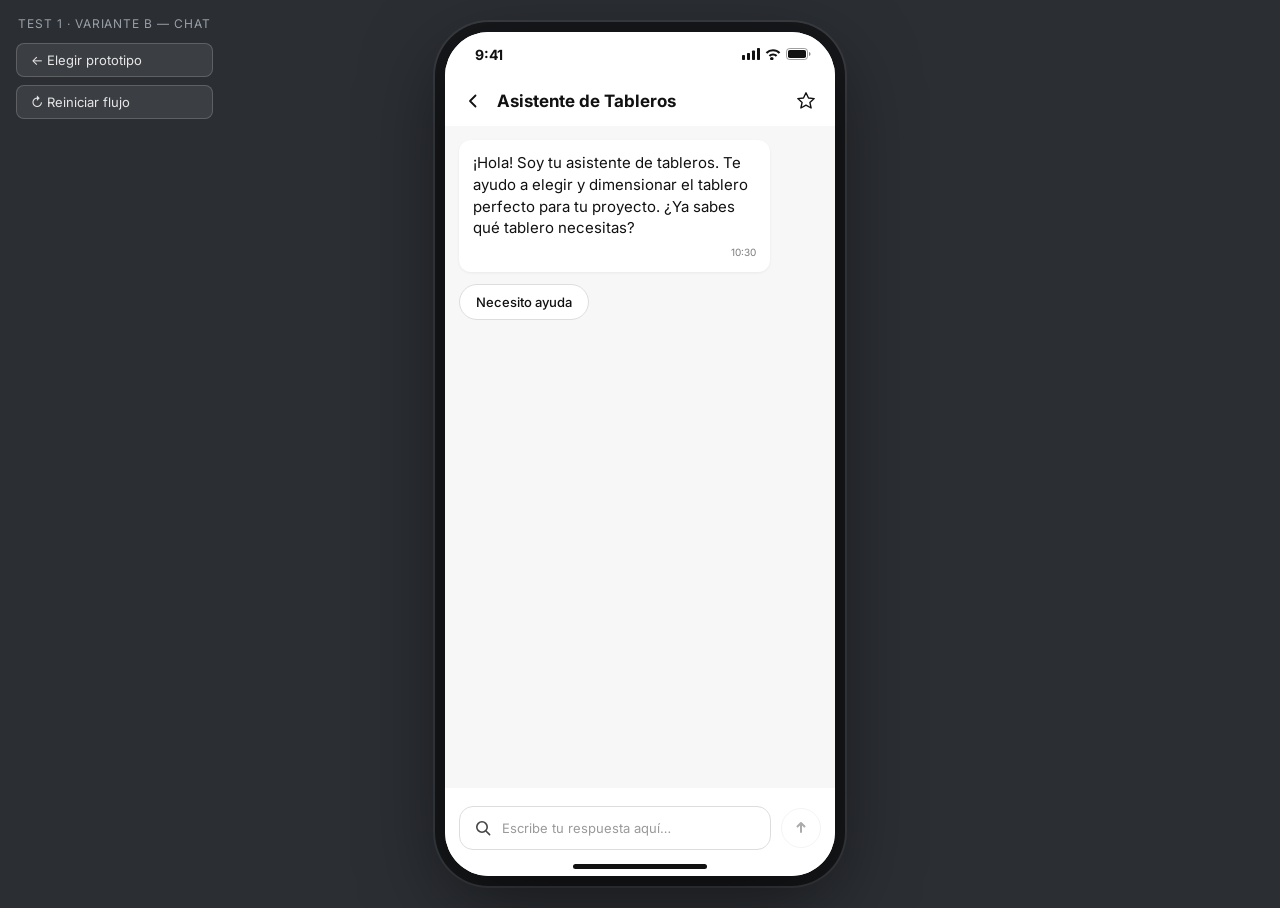
==== commit d8b30cb8: "Remove barcode scan icon from chat input across all prototypes. Co-authored-by: Cursor <cursoragent@" ====
--- a/ab1-chat.html
+++ b/ab1-chat.html
@@ -45,7 +45,6 @@
           <div class="input-pill">
             <button class="ib-ic" id="sendHit" type="button" aria-label="Buscar"></button>
             <input id="chatInput" placeholder="Escribe tu respuesta aquí…" autocomplete="off" enterkeyhint="send" />
-            <span class="ib-ic" id="icScan"></span>
           </div>
           <button class="send-btn" id="sendBtn" type="button" aria-label="Enviar mensaje" disabled></button>
         </div>
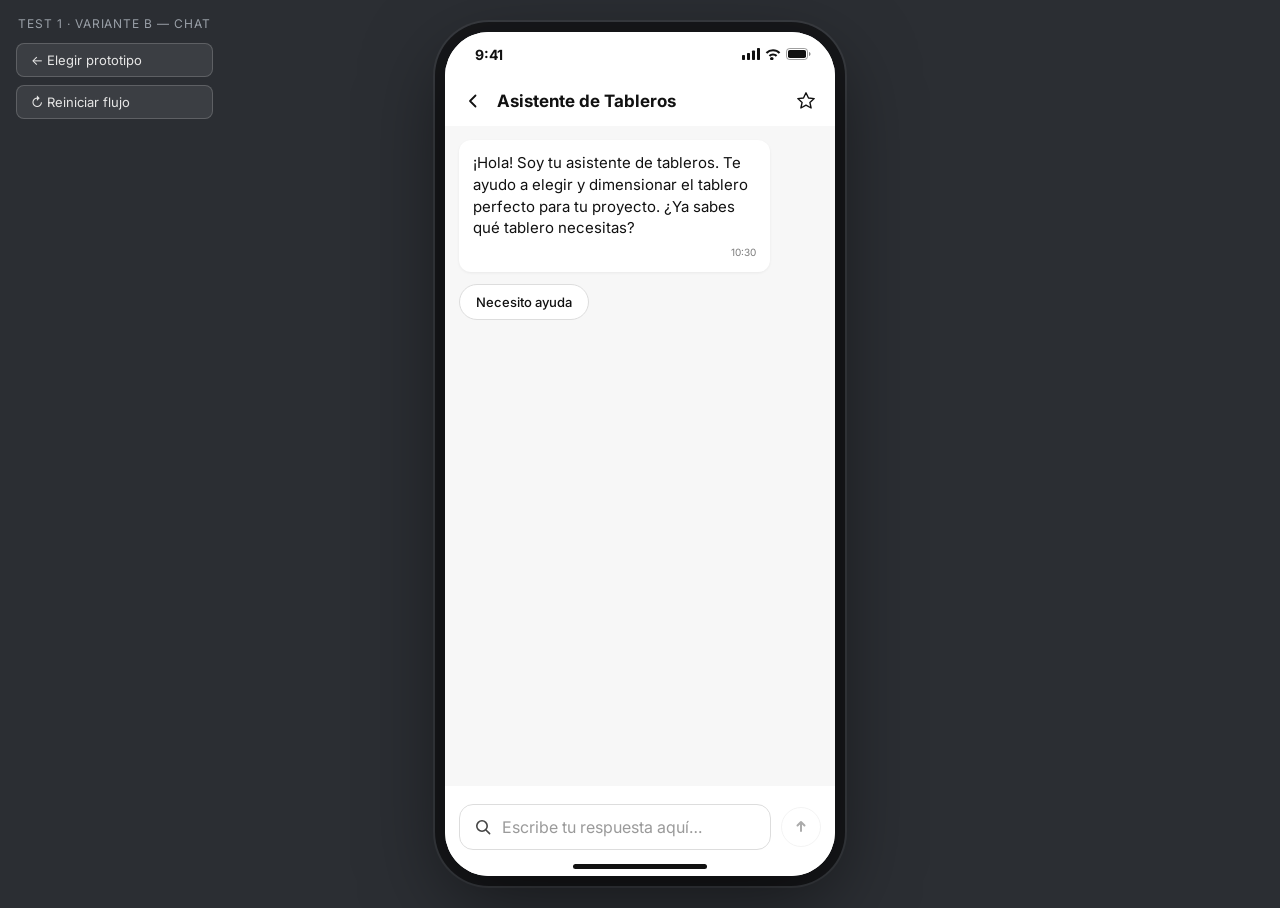
==== commit 319136cd: "Add Maze universal snippet to all prototype pages. Co-authored-by: Cursor <cursoragent@cursor.com>" ====
--- a/ab1-chat.html
+++ b/ab1-chat.html
@@ -1,6 +1,34 @@
 <!DOCTYPE html>
 <html lang="es">
 <head>
+  <script>
+  (function (m, a, z, e) {
+    var s, t, u, v;
+    try {
+      t = m.sessionStorage.getItem('maze-us');
+    } catch (err) {}
+
+    if (!t) {
+      t = new Date().getTime();
+      try {
+        m.sessionStorage.setItem('maze-us', t);
+      } catch (err) {}
+    }
+
+    u = document.currentScript || (function () {
+      var w = document.getElementsByTagName('script');
+      return w[w.length - 1];
+    })();
+    v = u && u.nonce;
+
+    s = a.createElement('script');
+    s.src = z + '?apiKey=' + e;
+    s.async = true;
+    if (v) s.setAttribute('nonce', v);
+    a.getElementsByTagName('head')[0].appendChild(s);
+    m.mazeUniversalSnippetApiKey = e;
+  })(window, document, 'https://snippet.maze.co/maze-universal-loader.js', '5e257ada-fe57-482c-8396-571f45b94af1');
+  </script>
   <meta charset="UTF-8" />
   <meta name="viewport" content="width=device-width, initial-scale=1.0" />
   <title>LEPTON · A/B Test 1 — Chat</title>
--- a/css/chat.css
+++ b/css/chat.css
@@ -192,7 +192,7 @@
   flex: 1;
   border: none;
   outline: none;
-  font-size: var(--fs-sm);
+  font-size: 16px; /* ≥16px evita zoom automático en iOS al enfocar */
   background: transparent;
 }
 .input-pill input::placeholder { color: #9a9a9a; }
